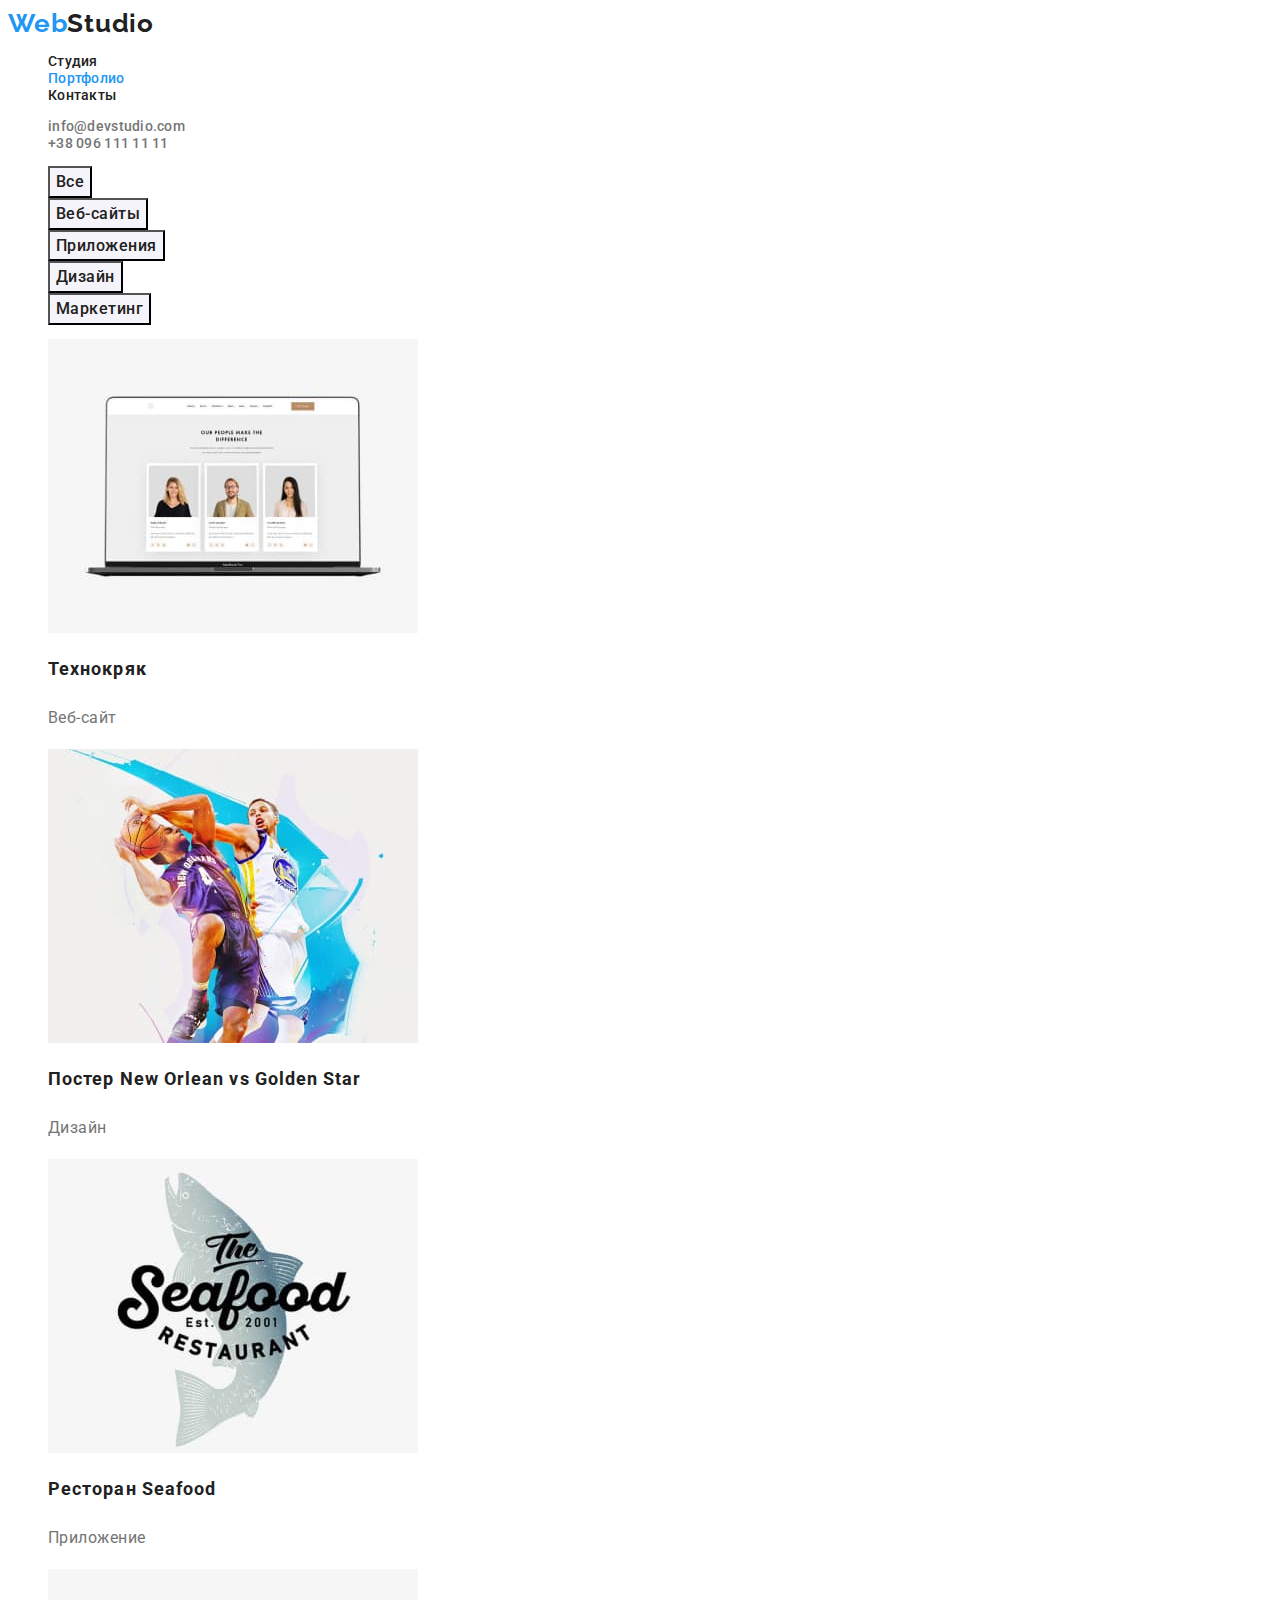
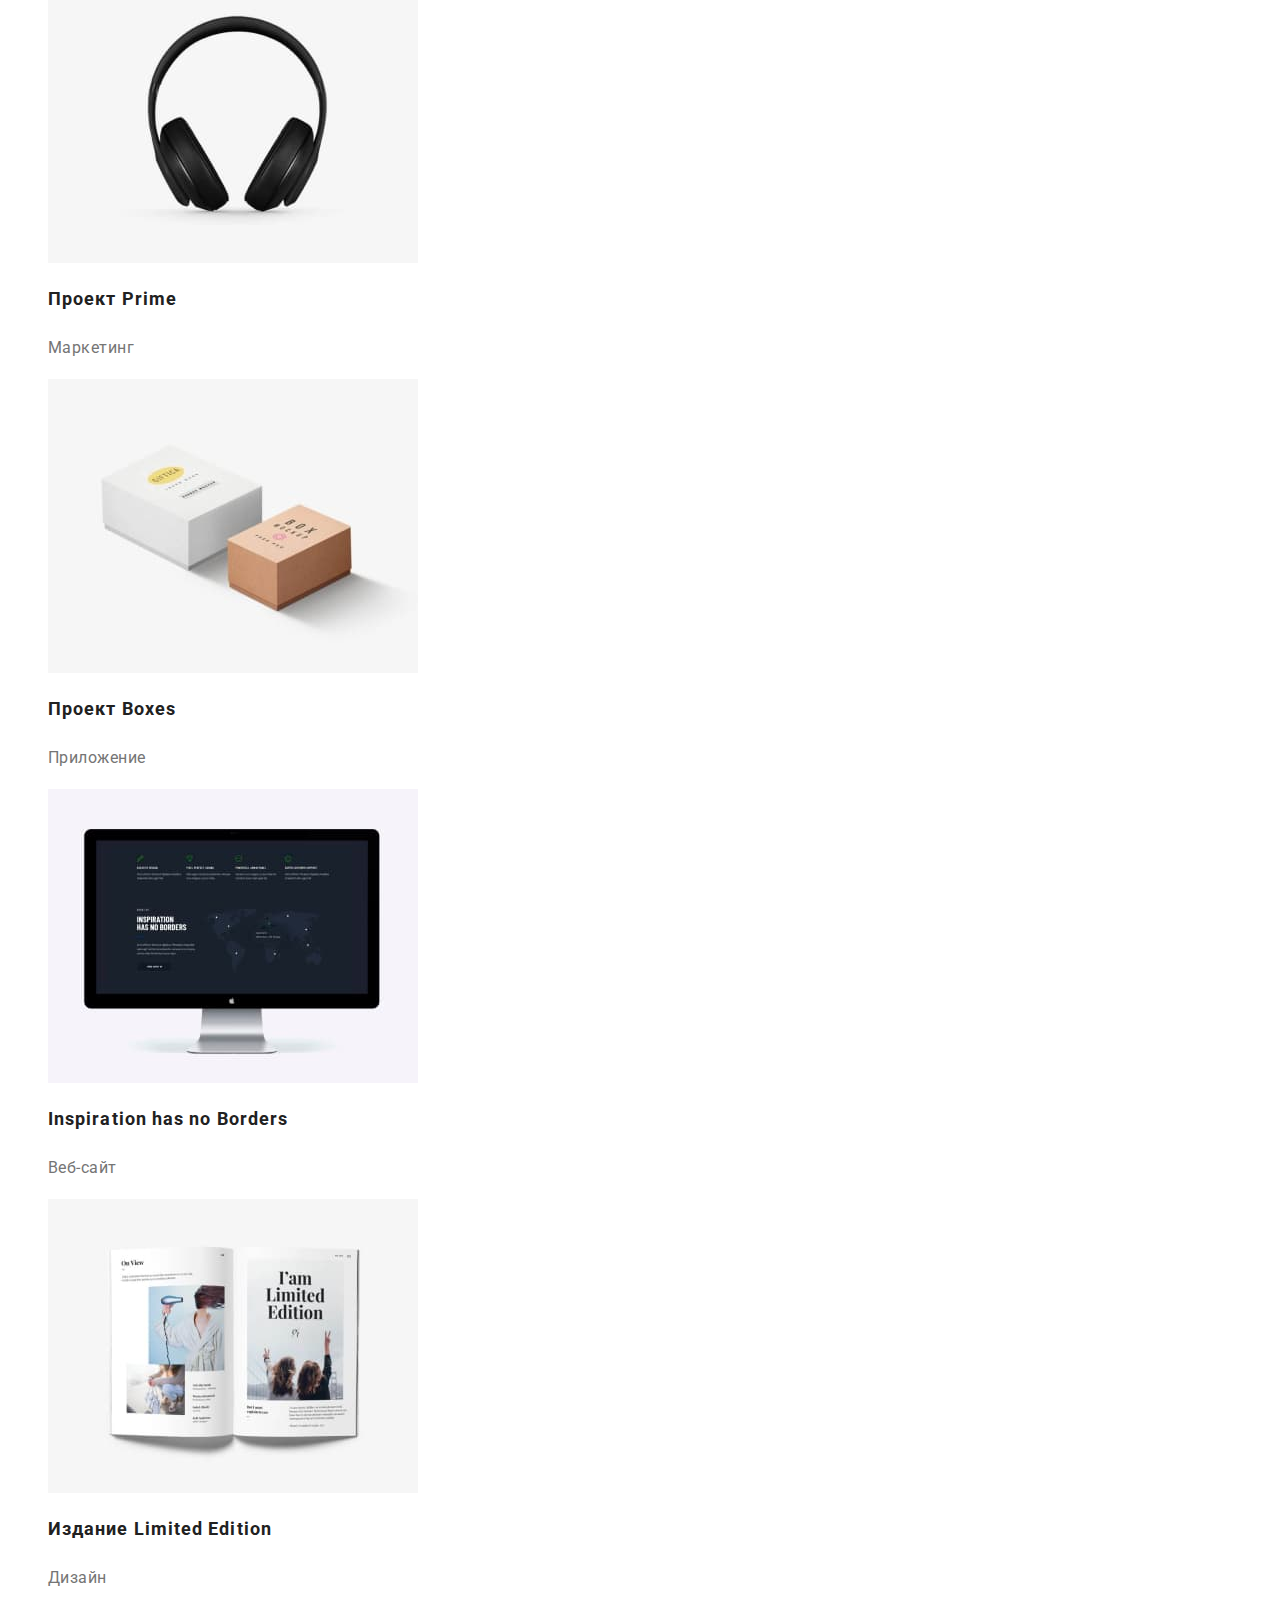
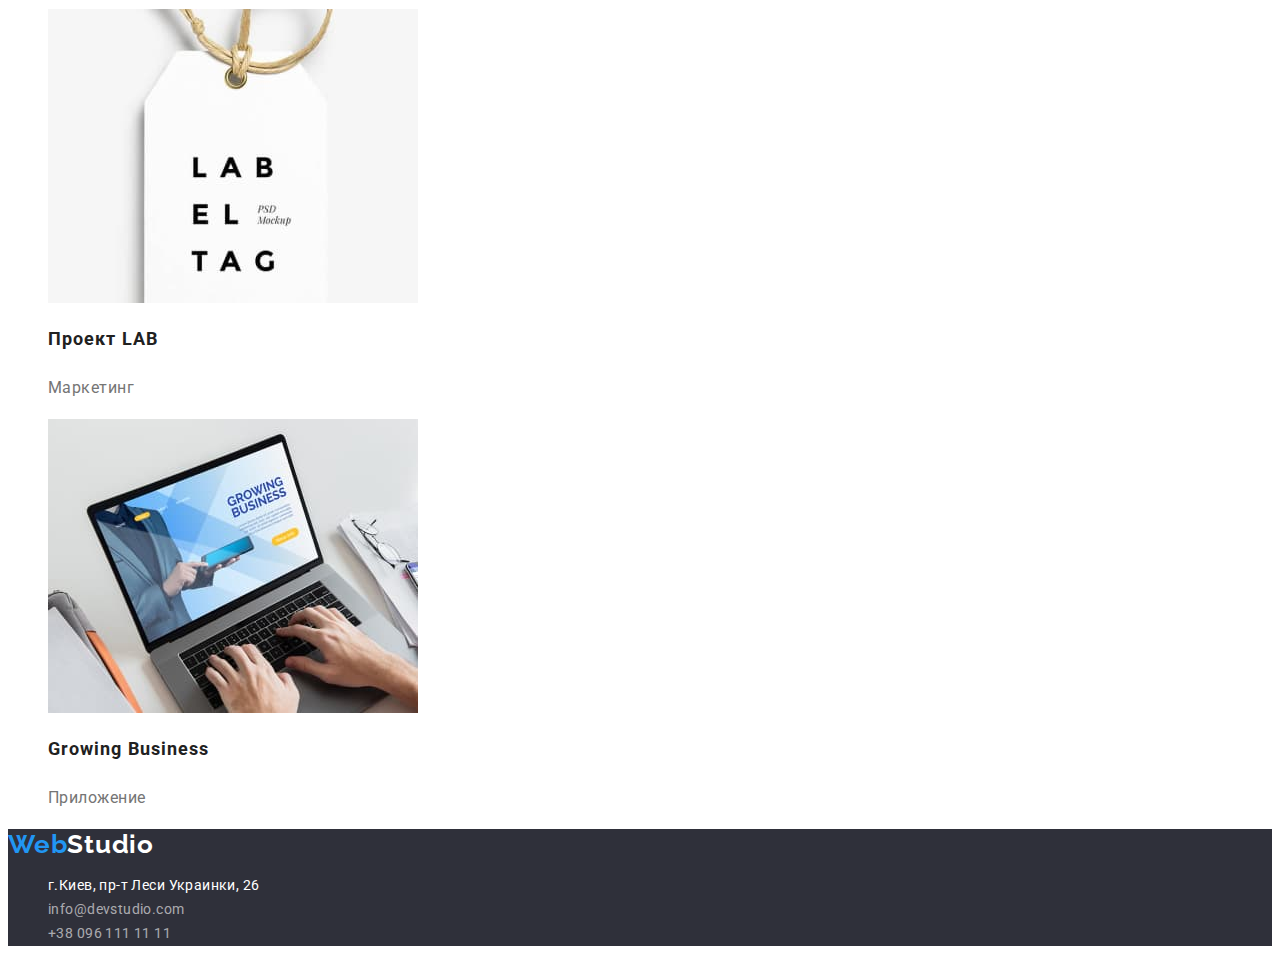
==== portfolio.html @ 9da3e6ca "copy files from hw-02" ====
<!DOCTYPE html>
<html lang="ru">
  <head>
    <meta charset="UTF-8" />
    <meta http-equiv="X-UA-Compatible" content="IE=edge" />
    <meta name="viewport" content="width=device-width, initial-scale=1.0" />
    <title>WebStudio</title>
    <link rel="preconnect" href="https://fonts.googleapis.com" />
    <link rel="preconnect" href="https://fonts.gstatic.com" crossorigin />
    <link
      href="https://fonts.googleapis.com/css2?family=Raleway:wght@700&family=Roboto:wght@400;500;700;900&display=swap"
      rel="stylesheet"
    />
    <link rel="stylesheet" href="./css/styles.css" />
  </head>
  <body>
    <!-- HEADER -->
    <header class="page-header">
      <nav class="page-nav">
        <a class="logo link" href="./index.html"><span class="accent">Web</span>Studio</a>

        <ul class="menu-list list">
          <li class="menu-item"><a class="menu-link link" href="./index.html">Студия</a></li>
          <li class="menu-item">
            <a class="menu-link link current" href="./portfolio.html">Портфолио</a>
          </li>
          <li class="menu-item"><a class="menu-link link" href="">Контакты</a></li>
        </ul>
      </nav>

      <ul class="auth-nav list">
        <li class="auth-item">
          <a class="auth-link link" href="mailto:info@devstudio.com">info@devstudio.com</a>
        </li>
        <li class="auth-item">
          <a class="auth-link link" href="tel:+380961111111">+38 096 111 11 11</a>
        </li>
      </ul>
    </header>

    <main>
      <!-- OUR WORKS -->
      <section>
        <h1 hidden>OUR WORKS</h1>
        <ul class="list">
          <li><button class="filter-btn" type="button">Все</button></li>
          <li><button class="filter-btn" type="button">Веб-сайты</button></li>
          <li><button class="filter-btn" type="button">Приложения</button></li>
          <li><button class="filter-btn" type="button">Дизайн</button></li>
          <li><button class="filter-btn" type="button">Маркетинг</button></li>
        </ul>
        <ul class="gallery list">
          <li>
            <img
              src="./images/works/work-1.jpg"
              alt="на ноутбуке открыт сайт"
              width="370"
              height="294"
            />
            <h2 class="caption">Технокряк</h2>
            <p class="category">Веб-сайт</p>
          </li>
          <li>
            <img
              src="./images/works/work-2.jpg"
              alt="два баскетболиста во время игры"
              width="370"
              height="294"
            />
            <h2 class="caption">Постер New Orlean vs Golden Star</h2>
            <p class="category">Дизайн</p>
          </li>
          <li>
            <img src="./images/works/work-3.jpg" alt="логотип" width="370" height="294" />
            <h2 class="caption">Ресторан Seafood</h2>
            <p class="category">Приложение</p>
          </li>
          <li>
            <img src="./images/works/work-4.jpg" alt="наушники" width="370" height="294" />
            <h2 class="caption">Проект Prime</h2>
            <p class="category">Маркетинг</p>
          </li>
          <li>
            <img src="./images/works/work-5.jpg" alt="две коробки" width="370" height="294" />
            <h2 class="caption">Проект Boxes</h2>
            <p class="category">Приложение</p>
          </li>
          <li>
            <img
              src="./images/works/work-6.jpg"
              alt="на мониторе веб-сайт"
              width="370"
              height="294"
            />
            <h2 class="caption">Inspiration has no Borders</h2>
            <p class="category">Веб-сайт</p>
          </li>
          <li>
            <img src="./images/works/work-7.jpg" alt="журнал" width="370" height="294" />
            <h2 class="caption">Издание Limited Edition</h2>
            <p class="category">Дизайн</p>
          </li>
          <li>
            <img src="./images/works/work-8.jpg" alt="бирка" width="370" height="294" />
            <h2 class="caption">Проект LAB</h2>
            <p class="category">Маркетинг</p>
          </li>
          <li>
            <img
              src="./images/works/work-9.jpg"
              alt="человек работает за ноутбуком"
              width="370"
              height="294"
            />
            <h2 class="caption">Growing Business</h2>
            <p class="category">Приложение</p>
          </li>
        </ul>
      </section>
    </main>

    <!-- FOOTER -->
    <footer class="page-footer">
      <a class="logo link" href="./index.html"><span class="accent">Web</span>Studio</a>
      <address>
        <ul class="adress-list list">
          <li>
            <a
              class="address link"
              href="https://goo.gl/maps/6pip9bkwr5iF757Q7"
              target="_blank"
              rel="noopener noreferrer"
              >г.Киев, пр-т Леси Украинки, 26</a
            >
          </li>
          <li><a class="contact link" href="mailto:info@devstudio.com">info@devstudio.com</a></li>
          <li><a class="contact link" href="tel:+380961111111">+38 096 111 11 11</a></li>
        </ul>
      </address>
    </footer>
  </body>
</html>
---- css/styles.css ----
:root {
  --primary-font: 'Roboto', sans-serif;
  --secondary-font: 'Raleway', sans-serif;

  --primary-text-color: #212121;
  --secondary-text-color: #757575;
  --primary-text-color-theme-dark: #ffffff;
  --secondary-text-color-theme-dark: rgba(255, 255, 255, 0.6);
  --text-color-black: #000000;
  --accent-color: #2196f3;

  --background-color: #ffffff;
  --background-color-theme-dark: #2f303a;
  --background-color-accent: #f5f4fa;
}

body {
  font-family: var(--primary-font);
  font-size: 14px;

  color: var(--primary-text-color);
  background-color: var(--background-color);
}

.list {
  list-style: none;
}

.link {
  text-decoration: none;
}

/* =========================== COMPONENTS =========================== */

.logo {
  font-family: var(--secondary-font);
  font-weight: 700;
  font-size: 26px;
  line-height: 1.19;
  letter-spacing: 0.03em;

  color: inherit;
}

.logo .accent {
  color: var(--accent-color);
}

.btn {
  font-family: var(--primary-font);
  font-weight: 700;
  font-size: 16px;
  line-height: 1.88;

  color: var(--primary-text-color-theme-dark);
  background-color: var(--accent-color);
  box-shadow: 0px 4px 4px rgba(0, 0, 0, 0.15);

  cursor: pointer;
}

.title {
  font-weight: 700;
  font-size: 36px;
  line-height: 1.17;
  text-align: center;
  letter-spacing: 0.03em;
}

/* =========================== HEADER =========================== */

.menu-link,
.auth-link {
  font-weight: 500;
  line-height: 1.14;
  letter-spacing: 0.02em;
}

.menu-link {
  color: var(--primary-text-color);
}

.auth-link {
  color: var(--secondary-text-color);
}

.menu-link:hover,
.menu-link:focus,
.auth-link:hover,
.auth-link:focus {
  color: var(--accent-color);
}

.current {
  color: var(--accent-color);
}

/* =========================== HERO =========================== */

.hero {
  text-align: center;
  background-color: var(--background-color-theme-dark);
}

.page-title {
  font-weight: 900;
  font-size: 44px;
  line-height: 1.36;
  letter-spacing: 0.06em;
  text-transform: uppercase;

  color: var(--primary-text-color-theme-dark);
}

/* =========================== FEATURES =========================== */
.features .subtitle {
  font-weight: 700;
  font-size: 14px;
  line-height: 1.14;
  letter-spacing: 0.03em;
  text-transform: uppercase;
}

.features .description {
  line-height: 1.71;
  letter-spacing: 0.03em;

  color: var(--secondary-text-color);
}

/* =========================== WHAT WE DO =========================== */

/* =========================== ABOUT =========================== */
.about {
  background-color: var(--background-color-accent);
}

.team-item {
  line-height: 1.19;
  letter-spacing: 0.03em;
  text-align: center;

  background-color: var(--background-color);
  box-shadow: 0px 1px 3px rgba(0, 0, 0, 0.12), 0px 1px 1px rgba(0, 0, 0, 0.14),
    0px 2px 1px rgba(0, 0, 0, 0.2);
}

.team .name {
  font-size: 16px;
  font-weight: 500;
}

.team .position {
  font-size: 16px;
  color: var(--secondary-text-color);
}

/* =========================== FOOTER =========================== */

.page-footer {
  color: var(--primary-text-color-theme-dark);
  background-color: var(--background-color-theme-dark);
}

.adress-list {
  font-style: normal;
  line-height: 1.71;
  letter-spacing: 0.03em;
}

.address {
  color: inherit;
}

.contact {
  color: var(--secondary-text-color-theme-dark);
}

.address:hover,
.address:focus,
.contact:hover,
.contact:focus {
  color: var(--accent-color);
}

/* =========================== OUR WORKS ===========================*/

.filter-btn {
  font-family: var(--primary-font);
  font-weight: 500;
  font-size: 16px;
  line-height: 1.62;
  letter-spacing: 0.03em;

  color: var(--primary-text-color);
  background-color: var(--background-color-accent);

  cursor: pointer;
}

.filter-btn:hover,
.filter-btn:focus {
  color: var(--primary-text-color-theme-dark);
  background-color: var(--accent-color);
}

.gallery .caption {
  font-weight: 700;
  font-size: 18px;
  line-height: 2;
  letter-spacing: 0.06em;
}

.gallery .category {
  font-size: 16px;
  line-height: 1.88;
  letter-spacing: 0.03em;

  color: var(--secondary-text-color);
}
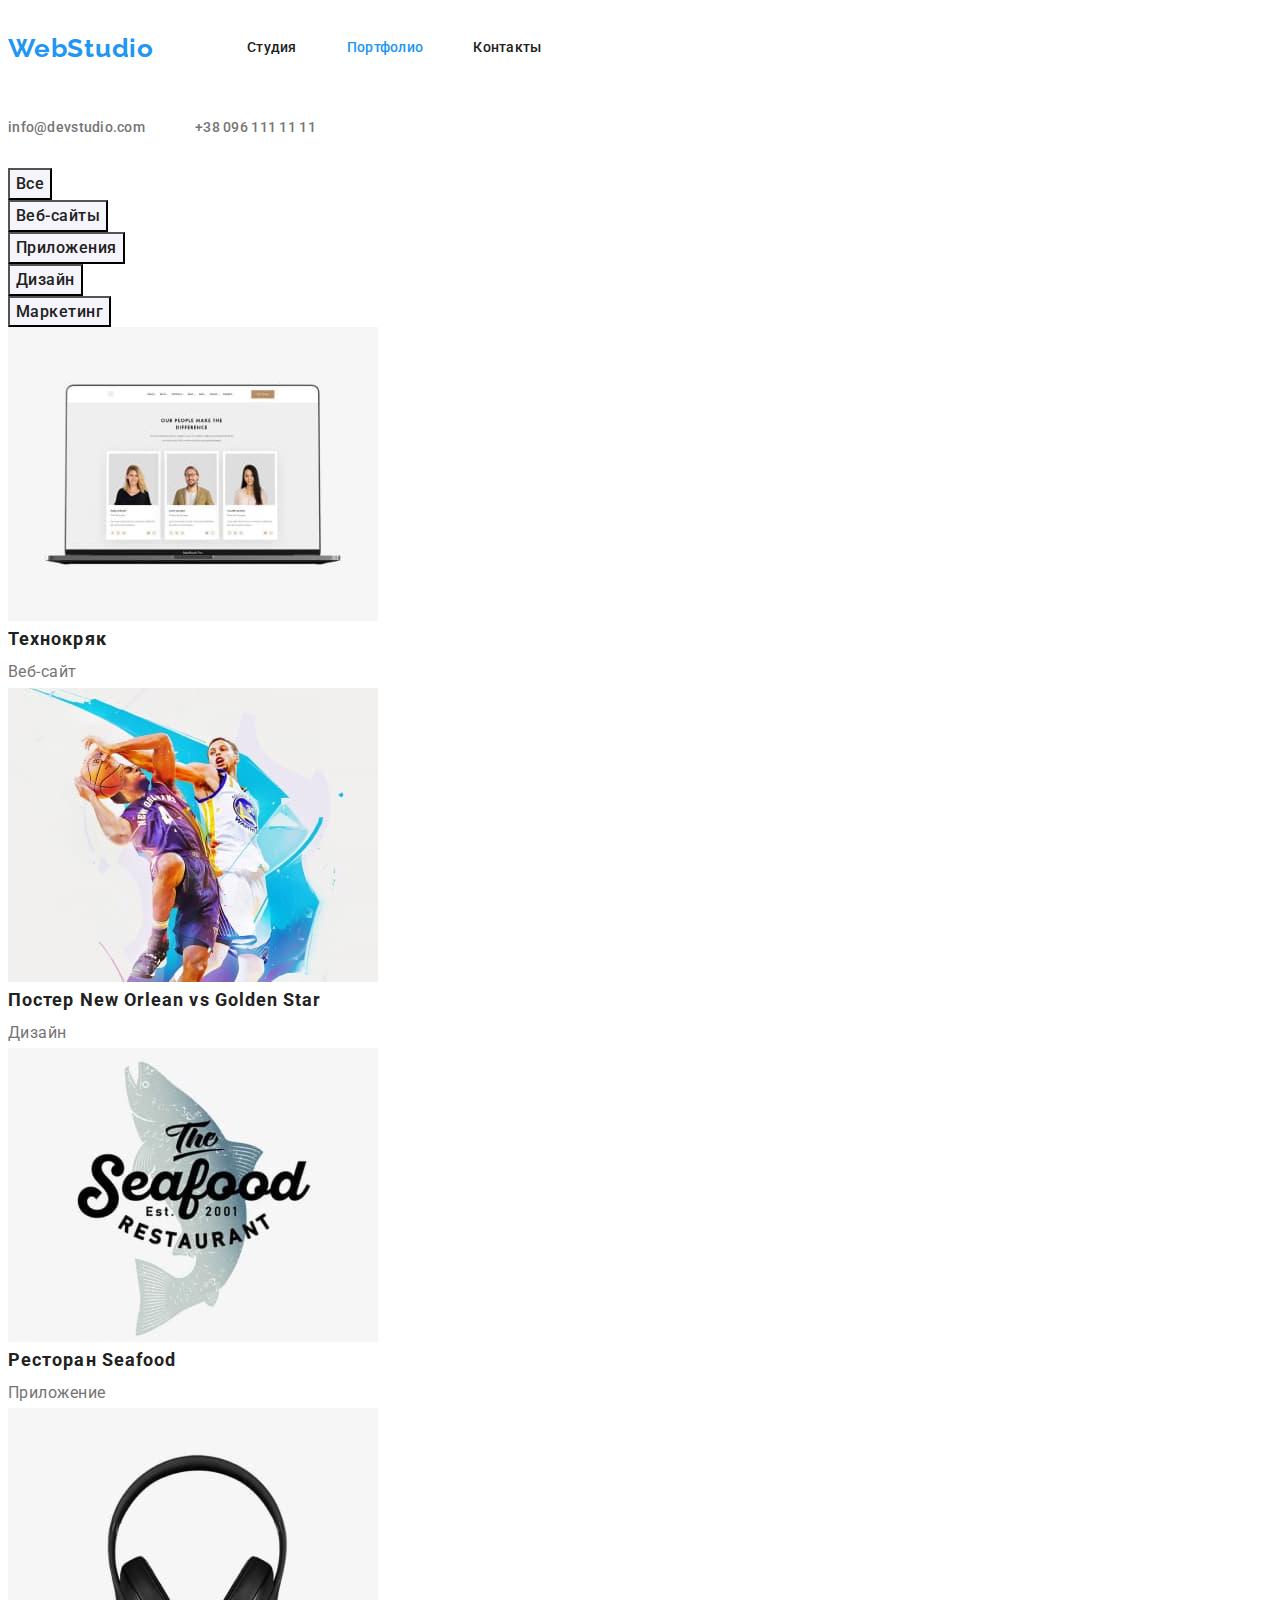
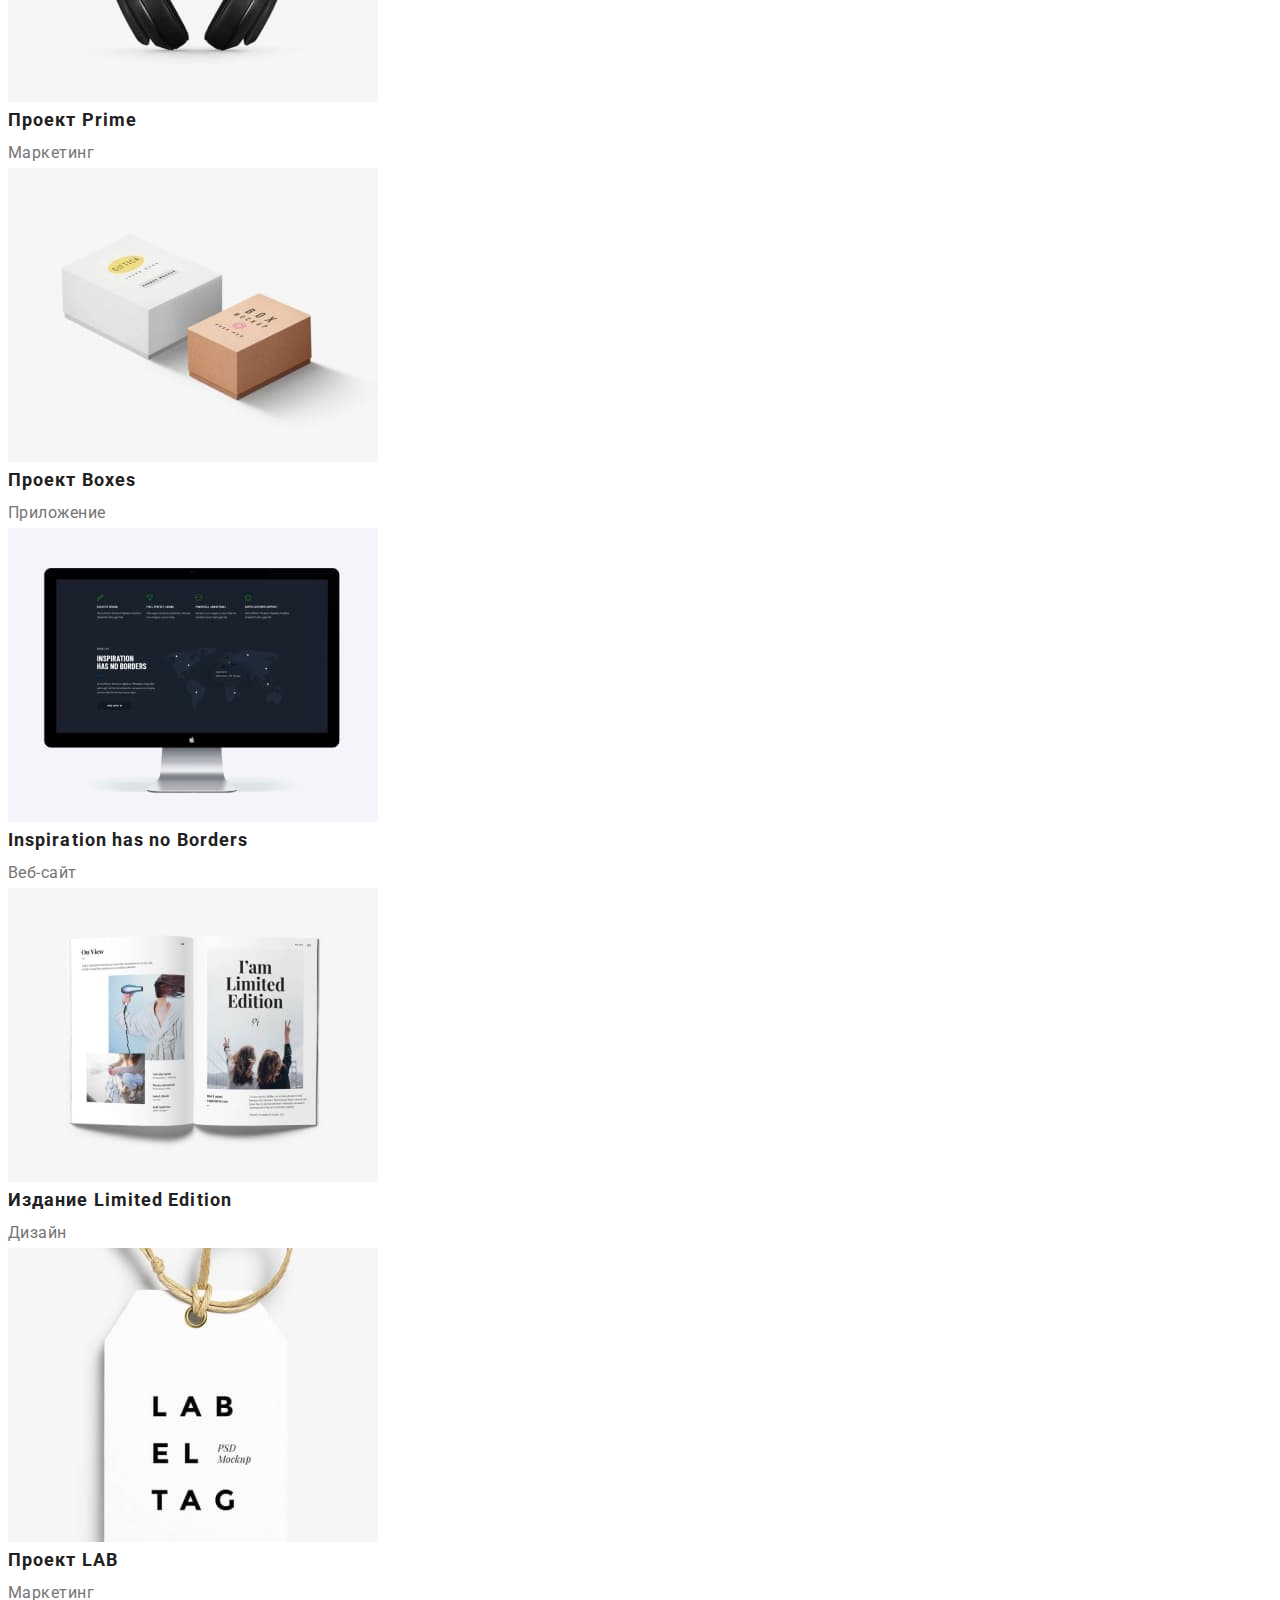
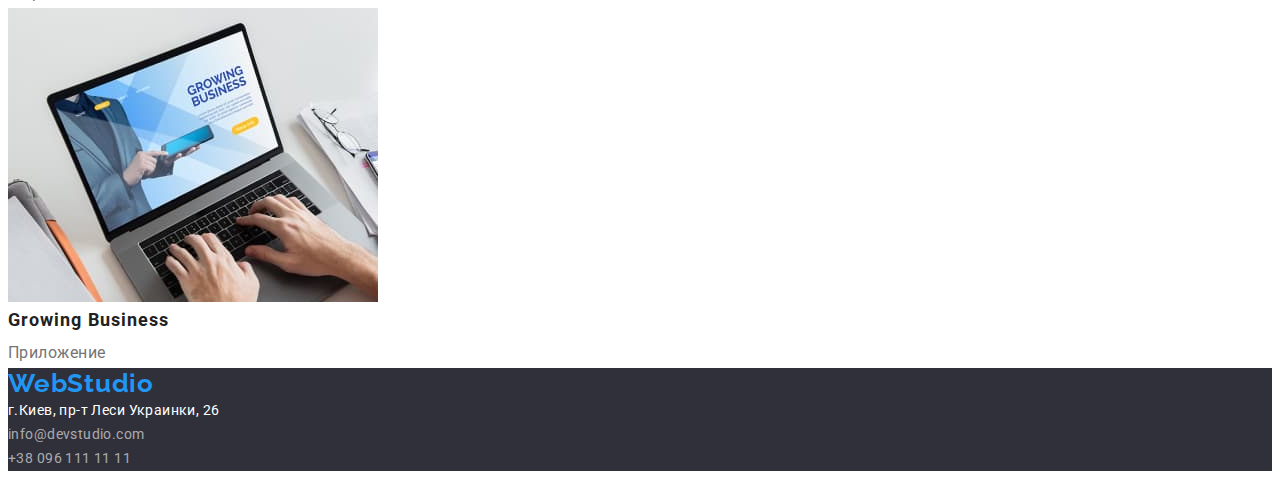
==== commit 15ad2c70: "added styles for header" ====
--- a/portfolio.html
+++ b/portfolio.html
@@ -10,6 +10,13 @@
     <link
       href="https://fonts.googleapis.com/css2?family=Raleway:wght@700&family=Roboto:wght@400;500;700;900&display=swap"
       rel="stylesheet"
+    />
+    <link
+      rel="stylesheet"
+      href="https://cdnjs.cloudflare.com/ajax/libs/modern-normalize/1.1.0/modern-normalize.min.css"
+      integrity="sha512-wpPYUAdjBVSE4KJnH1VR1HeZfpl1ub8YT/NKx4PuQ5NmX2tKuGu6U/JRp5y+Y8XG2tV+wKQpNHVUX03MfMFn9Q=="
+      crossorigin="anonymous"
+      referrerpolicy="no-referrer"
     />
     <link rel="stylesheet" href="./css/styles.css" />
   </head>
--- a/css/styles.css
+++ b/css/styles.css
@@ -4,14 +4,41 @@
 
   --primary-text-color: #212121;
   --secondary-text-color: #757575;
-  --primary-text-color-theme-dark: #ffffff;
   --secondary-text-color-theme-dark: rgba(255, 255, 255, 0.6);
-  --text-color-black: #000000;
+  --white-color: #ffffff;
+  --black-color: #000000;
   --accent-color: #2196f3;
 
-  --background-color: #ffffff;
-  --background-color-theme-dark: #2f303a;
-  --background-color-accent: #f5f4fa;
+  --bg-color-theme-dark: #2f303a;
+  --secondary-bg-color: #f5f4fa;
+}
+
+h1,
+h2,
+h3,
+h4,
+h5,
+h6,
+p {
+  margin-top: 0;
+  margin-bottom: 0;
+}
+
+ul,
+ol {
+  margin-top: 0;
+  margin-bottom: 0;
+  padding-left: 0;
+}
+
+img {
+  display: block;
+  max-width: 100%;
+  height: auto;
+}
+
+button {
+  cursor: pointer;
 }
 
 body {
@@ -19,7 +46,7 @@
   font-size: 14px;
 
   color: var(--primary-text-color);
-  background-color: var(--background-color);
+  background-color: var(--white-color);
 }
 
 .list {
@@ -30,6 +57,14 @@
   text-decoration: none;
 }
 
+.container {
+  width: 1200px;
+  padding-left: 15px;
+  padding-right: 15px;
+  margin-left: auto;
+  margin-right: auto;
+}
+
 /* =========================== COMPONENTS =========================== */
 
 .logo {
@@ -39,11 +74,15 @@
   line-height: 1.19;
   letter-spacing: 0.03em;
 
-  color: inherit;
-}
-
-.logo .accent {
-  color: var(--accent-color);
+  color: var(--accent-color);
+}
+
+.header-logo {
+  color: var(--black-color);
+}
+
+.footer-logo {
+  color: var(--white-color);
 }
 
 .btn {
@@ -52,11 +91,9 @@
   font-size: 16px;
   line-height: 1.88;
 
-  color: var(--primary-text-color-theme-dark);
+  color: var(--white-color);
   background-color: var(--accent-color);
   box-shadow: 0px 4px 4px rgba(0, 0, 0, 0.15);
-
-  cursor: pointer;
 }
 
 .title {
@@ -69,8 +106,36 @@
 
 /* =========================== HEADER =========================== */
 
+.page-header-container {
+  display: flex;
+  justify-content: space-between;
+  align-items: center;
+}
+
+.page-nav,
+.auth-nav,
+.menu-list {
+  display: flex;
+  align-items: center;
+}
+.page-nav > .logo {
+  display: inline-block;
+  padding-top: 24px;
+  padding-bottom: 24px;
+  margin-right: 93px;
+}
+
+.menu-item:not(:last-child),
+.auth-item:not(:last-child) {
+  margin-right: 50px;
+}
+
 .menu-link,
 .auth-link {
+  display: inline-block;
+  padding-top: 32px;
+  padding-bottom: 32px;
+
   font-weight: 500;
   line-height: 1.14;
   letter-spacing: 0.02em;
@@ -99,7 +164,7 @@
 
 .hero {
   text-align: center;
-  background-color: var(--background-color-theme-dark);
+  background-color: var(--bg-color-theme-dark);
 }
 
 .page-title {
@@ -109,7 +174,7 @@
   letter-spacing: 0.06em;
   text-transform: uppercase;
 
-  color: var(--primary-text-color-theme-dark);
+  color: var(--white-color);
 }
 
 /* =========================== FEATURES =========================== */
@@ -132,7 +197,7 @@
 
 /* =========================== ABOUT =========================== */
 .about {
-  background-color: var(--background-color-accent);
+  background-color: var(--secondary-bg-color);
 }
 
 .team-item {
@@ -140,7 +205,7 @@
   letter-spacing: 0.03em;
   text-align: center;
 
-  background-color: var(--background-color);
+  background-color: var(--white-color);
   box-shadow: 0px 1px 3px rgba(0, 0, 0, 0.12), 0px 1px 1px rgba(0, 0, 0, 0.14),
     0px 2px 1px rgba(0, 0, 0, 0.2);
 }
@@ -158,8 +223,8 @@
 /* =========================== FOOTER =========================== */
 
 .page-footer {
-  color: var(--primary-text-color-theme-dark);
-  background-color: var(--background-color-theme-dark);
+  color: var(--white-color);
+  background-color: var(--bg-color-theme-dark);
 }
 
 .adress-list {
@@ -193,14 +258,12 @@
   letter-spacing: 0.03em;
 
   color: var(--primary-text-color);
-  background-color: var(--background-color-accent);
-
-  cursor: pointer;
+  background-color: var(--secondary-bg-color);
 }
 
 .filter-btn:hover,
 .filter-btn:focus {
-  color: var(--primary-text-color-theme-dark);
+  color: var(--white-color);
   background-color: var(--accent-color);
 }
 
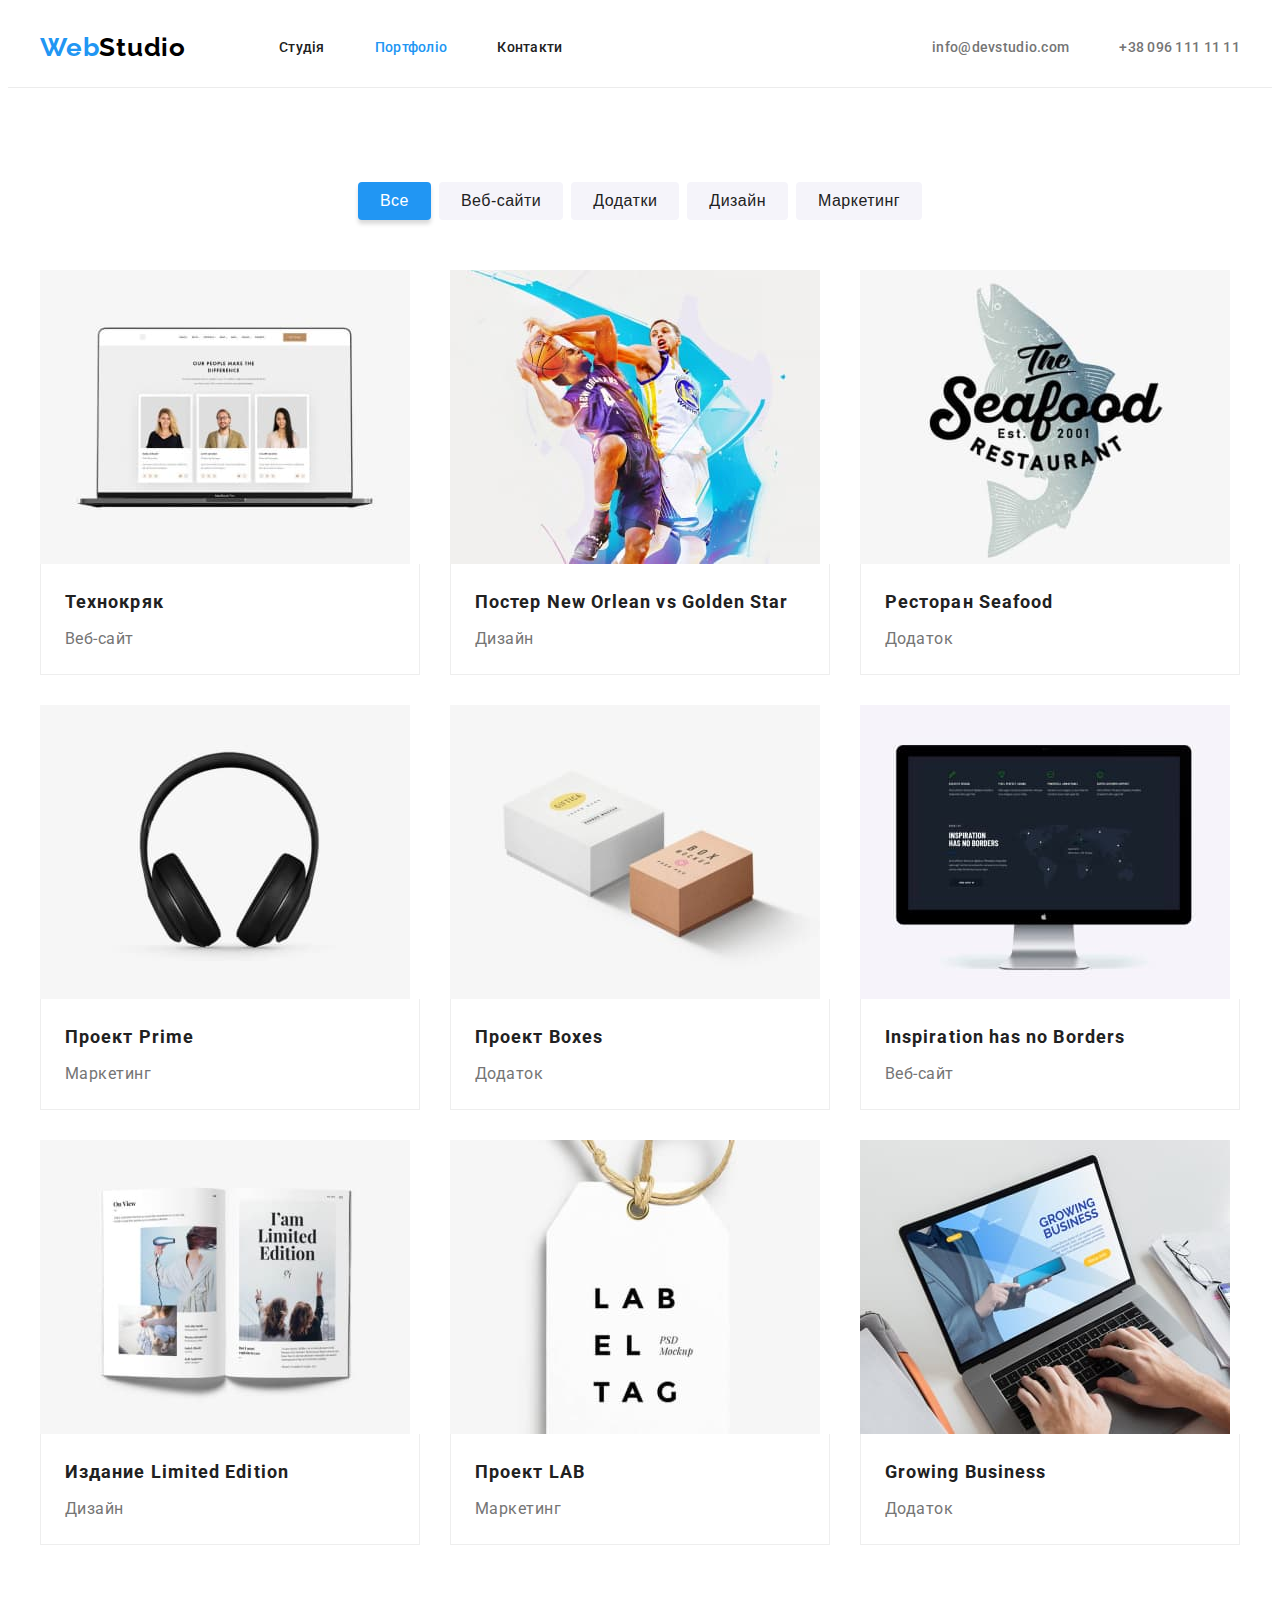
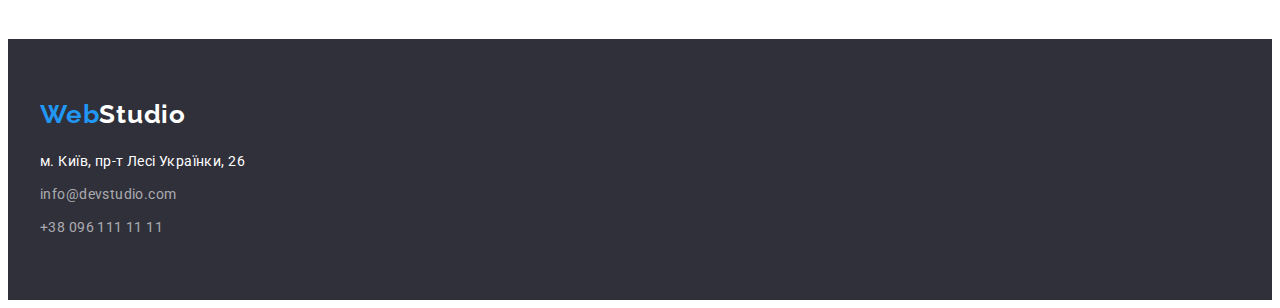
==== commit 03e8f5d9: "added styles portfolio" ====
--- a/portfolio.html
+++ b/portfolio.html
@@ -1,5 +1,5 @@
 <!DOCTYPE html>
-<html lang="ru">
+<html lang="uk">
   <head>
     <meta charset="UTF-8" />
     <meta http-equiv="X-UA-Compatible" content="IE=edge" />
@@ -23,104 +23,138 @@
   <body>
     <!-- HEADER -->
     <header class="page-header">
-      <nav class="page-nav">
-        <a class="logo link" href="./index.html"><span class="accent">Web</span>Studio</a>
+      <div class="container page-header-container">
+        <nav class="page-nav">
+          <a class="logo header-logo link" href="./index.html"
+            ><span class="accent">Web</span>Studio</a
+          >
 
-        <ul class="menu-list list">
-          <li class="menu-item"><a class="menu-link link" href="./index.html">Студия</a></li>
-          <li class="menu-item">
-            <a class="menu-link link current" href="./portfolio.html">Портфолио</a>
+          <ul class="menu-list list">
+            <li class="menu-item">
+              <a class="menu-link link" href="./index.html">Студія</a>
+            </li>
+            <li class="menu-item">
+              <a class="menu-link link current" href="./portfolio.html">Портфоліо</a>
+            </li>
+            <li class="menu-item"><a class="menu-link link" href="">Контакти</a></li>
+          </ul>
+        </nav>
+
+        <ul class="auth-nav list">
+          <li class="auth-item">
+            <a class="auth-link link" href="mailto:info@devstudio.com">info@devstudio.com</a>
           </li>
-          <li class="menu-item"><a class="menu-link link" href="">Контакты</a></li>
+          <li class="auth-item">
+            <a class="auth-link link" href="tel:+380961111111">+38 096 111 11 11</a>
+          </li>
         </ul>
-      </nav>
-
-      <ul class="auth-nav list">
-        <li class="auth-item">
-          <a class="auth-link link" href="mailto:info@devstudio.com">info@devstudio.com</a>
-        </li>
-        <li class="auth-item">
-          <a class="auth-link link" href="tel:+380961111111">+38 096 111 11 11</a>
-        </li>
-      </ul>
+      </div>
     </header>
 
     <main>
       <!-- OUR WORKS -->
-      <section>
-        <h1 hidden>OUR WORKS</h1>
-        <ul class="list">
-          <li><button class="filter-btn" type="button">Все</button></li>
-          <li><button class="filter-btn" type="button">Веб-сайты</button></li>
-          <li><button class="filter-btn" type="button">Приложения</button></li>
-          <li><button class="filter-btn" type="button">Дизайн</button></li>
-          <li><button class="filter-btn" type="button">Маркетинг</button></li>
+      <section class="section container">
+        <h1 class="visually-hidden">OUR WORKS</h1>
+        <ul class="filter-list list">
+          <li class="filter-item">
+            <button class="filter-btn filter-btn-active" type="button">Все</button>
+          </li>
+          <li class="filter-item"><button class="filter-btn" type="button">Веб-сайти</button></li>
+          <li class="filter-item"><button class="filter-btn" type="button">Додатки</button></li>
+          <li class="filter-item"><button class="filter-btn" type="button">Дизайн</button></li>
+          <li class="filter-item"><button class="filter-btn" type="button">Маркетинг</button></li>
         </ul>
         <ul class="gallery list">
-          <li>
+          <li class="gallery-item">
             <img
               src="./images/works/work-1.jpg"
-              alt="на ноутбуке открыт сайт"
+              alt="на ноутбуці відкритий сайт"
               width="370"
               height="294"
             />
-            <h2 class="caption">Технокряк</h2>
-            <p class="category">Веб-сайт</p>
+            <div class="gallery-content">
+              <h2 class="caption">Технокряк</h2>
+              <p class="category">Веб-сайт</p>
+            </div>
           </li>
-          <li>
+
+          <li class="gallery-item">
             <img
               src="./images/works/work-2.jpg"
-              alt="два баскетболиста во время игры"
+              alt="два баскетболісти під час гри"
               width="370"
               height="294"
             />
-            <h2 class="caption">Постер New Orlean vs Golden Star</h2>
-            <p class="category">Дизайн</p>
+            <div class="gallery-content">
+              <h2 class="caption">Постер New Orlean vs Golden Star</h2>
+              <p class="category">Дизайн</p>
+            </div>
           </li>
-          <li>
+
+          <li class="gallery-item">
             <img src="./images/works/work-3.jpg" alt="логотип" width="370" height="294" />
-            <h2 class="caption">Ресторан Seafood</h2>
-            <p class="category">Приложение</p>
+            <div class="gallery-content">
+              <h2 class="caption">Ресторан Seafood</h2>
+              <p class="category">Додаток</p>
+            </div>
           </li>
-          <li>
-            <img src="./images/works/work-4.jpg" alt="наушники" width="370" height="294" />
-            <h2 class="caption">Проект Prime</h2>
-            <p class="category">Маркетинг</p>
+
+          <li class="gallery-item">
+            <img src="./images/works/work-4.jpg" alt="навушники" width="370" height="294" />
+            <div class="gallery-content">
+              <h2 class="caption">Проект Prime</h2>
+              <p class="category">Маркетинг</p>
+            </div>
           </li>
-          <li>
-            <img src="./images/works/work-5.jpg" alt="две коробки" width="370" height="294" />
-            <h2 class="caption">Проект Boxes</h2>
-            <p class="category">Приложение</p>
+
+          <li class="gallery-item">
+            <img src="./images/works/work-5.jpg" alt="дві коробки" width="370" height="294" />
+            <div class="gallery-content">
+              <h2 class="caption">Проект Boxes</h2>
+              <p class="category">Додаток</p>
+            </div>
           </li>
-          <li>
+
+          <li class="gallery-item">
             <img
               src="./images/works/work-6.jpg"
-              alt="на мониторе веб-сайт"
+              alt="на мониторі веб-сайт"
               width="370"
               height="294"
             />
-            <h2 class="caption">Inspiration has no Borders</h2>
-            <p class="category">Веб-сайт</p>
+            <div class="gallery-content">
+              <h2 class="caption">Inspiration has no Borders</h2>
+              <p class="category">Веб-сайт</p>
+            </div>
           </li>
-          <li>
+
+          <li class="gallery-item">
             <img src="./images/works/work-7.jpg" alt="журнал" width="370" height="294" />
-            <h2 class="caption">Издание Limited Edition</h2>
-            <p class="category">Дизайн</p>
+            <div class="gallery-content">
+              <h2 class="caption">Издание Limited Edition</h2>
+              <p class="category">Дизайн</p>
+            </div>
           </li>
-          <li>
-            <img src="./images/works/work-8.jpg" alt="бирка" width="370" height="294" />
-            <h2 class="caption">Проект LAB</h2>
-            <p class="category">Маркетинг</p>
+
+          <li class="gallery-item">
+            <img src="./images/works/work-8.jpg" alt="бірка" width="370" height="294" />
+            <div class="gallery-content">
+              <h2 class="caption">Проект LAB</h2>
+              <p class="category">Маркетинг</p>
+            </div>
           </li>
-          <li>
+
+          <li class="gallery-item">
             <img
               src="./images/works/work-9.jpg"
-              alt="человек работает за ноутбуком"
+              alt="людина працює за ноутбуком"
               width="370"
               height="294"
             />
-            <h2 class="caption">Growing Business</h2>
-            <p class="category">Приложение</p>
+            <div class="gallery-content">
+              <h2 class="caption">Growing Business</h2>
+              <p class="category">Додаток</p>
+            </div>
           </li>
         </ul>
       </section>
@@ -128,22 +162,30 @@
 
     <!-- FOOTER -->
     <footer class="page-footer">
-      <a class="logo link" href="./index.html"><span class="accent">Web</span>Studio</a>
-      <address>
-        <ul class="adress-list list">
-          <li>
-            <a
-              class="address link"
-              href="https://goo.gl/maps/6pip9bkwr5iF757Q7"
-              target="_blank"
-              rel="noopener noreferrer"
-              >г.Киев, пр-т Леси Украинки, 26</a
-            >
-          </li>
-          <li><a class="contact link" href="mailto:info@devstudio.com">info@devstudio.com</a></li>
-          <li><a class="contact link" href="tel:+380961111111">+38 096 111 11 11</a></li>
-        </ul>
-      </address>
+      <div class="container">
+        <a class="logo footer-logo link" href="./index.html"
+          ><span class="accent">Web</span>Studio</a
+        >
+        <address>
+          <ul class="adress-list list">
+            <li class="adress-item">
+              <a
+                class="address link"
+                href="https://goo.gl/maps/6pip9bkwr5iF757Q7"
+                target="_blank"
+                rel="noopener noreferrer"
+                >м. Київ, пр-т Лесі Українки, 26</a
+              >
+            </li>
+            <li class="adress-item">
+              <a class="contact link" href="mailto:info@devstudio.com">info@devstudio.com</a>
+            </li>
+            <li class="adress-item">
+              <a class="contact link" href="tel:+380961111111">+38 096 111 11 11</a>
+            </li>
+          </ul>
+        </address>
+      </div>
     </footer>
   </body>
 </html>
--- a/css/styles.css
+++ b/css/styles.css
@@ -11,6 +11,10 @@
 
   --bg-color-theme-dark: #2f303a;
   --secondary-bg-color: #f5f4fa;
+  --primary-border-color: #eeeeee;
+  --secondary-border-color: #ececec;
+
+  --item-set-gap: 30px;
 }
 
 h1,
@@ -57,6 +61,11 @@
   text-decoration: none;
 }
 
+.section {
+  padding-top: 94px;
+  padding-bottom: 94px;
+}
+
 .container {
   width: 1200px;
   padding-left: 15px;
@@ -65,31 +74,47 @@
   margin-right: auto;
 }
 
+.visually-hidden {
+  position: absolute;
+  width: 1px;
+  height: 1px;
+  margin: -1px;
+  border: 0;
+  padding: 0;
+  white-space: nowrap;
+  clip-path: inset(100%);
+  clip: rect(0 0 0 0);
+  overflow: hidden;
+}
+
 /* =========================== COMPONENTS =========================== */
 
 .logo {
+  display: inline-block;
+
   font-family: var(--secondary-font);
   font-weight: 700;
   font-size: 26px;
   line-height: 1.19;
   letter-spacing: 0.03em;
-
+}
+
+.accent {
   color: var(--accent-color);
 }
 
-.header-logo {
-  color: var(--black-color);
-}
-
-.footer-logo {
-  color: var(--white-color);
-}
-
 .btn {
-  font-family: var(--primary-font);
+  min-width: 160px;
+  padding: 10px 32px;
+
+  border: none;
+  border-radius: 4px;
+
   font-weight: 700;
   font-size: 16px;
   line-height: 1.88;
+  letter-spacing: 0.06em;
+  text-align: center;
 
   color: var(--white-color);
   background-color: var(--accent-color);
@@ -97,6 +122,8 @@
 }
 
 .title {
+  margin-bottom: 50px;
+
   font-weight: 700;
   font-size: 36px;
   line-height: 1.17;
@@ -105,6 +132,9 @@
 }
 
 /* =========================== HEADER =========================== */
+.page-header {
+  border-bottom: 1px solid var(--secondary-border-color);
+}
 
 .page-header-container {
   display: flex;
@@ -118,11 +148,13 @@
   display: flex;
   align-items: center;
 }
-.page-nav > .logo {
-  display: inline-block;
+
+.header-logo {
   padding-top: 24px;
   padding-bottom: 24px;
   margin-right: 93px;
+
+  color: var(--black-color);
 }
 
 .menu-item:not(:last-child),
@@ -134,7 +166,7 @@
 .auth-link {
   display: inline-block;
   padding-top: 32px;
-  padding-bottom: 32px;
+  padding-bottom: 31px;
 
   font-weight: 500;
   line-height: 1.14;
@@ -163,11 +195,18 @@
 /* =========================== HERO =========================== */
 
 .hero {
+  padding-top: 200px;
+  padding-bottom: 200px;
   text-align: center;
   background-color: var(--bg-color-theme-dark);
 }
 
 .page-title {
+  width: 700px;
+  margin-left: auto;
+  margin-right: auto;
+  margin-bottom: 30px;
+
   font-weight: 900;
   font-size: 44px;
   line-height: 1.36;
@@ -178,7 +217,22 @@
 }
 
 /* =========================== FEATURES =========================== */
-.features .subtitle {
+.features-section {
+  padding-bottom: 0;
+}
+
+.features {
+  display: flex;
+  flex-wrap: wrap;
+  gap: var(--item-set-gap);
+}
+
+.feature {
+  flex-basis: calc((100% - 3 * var(--item-set-gap)) / 4);
+}
+
+.feature > .subtitle {
+  margin-bottom: 10px;
   font-weight: 700;
   font-size: 14px;
   line-height: 1.14;
@@ -186,7 +240,7 @@
   text-transform: uppercase;
 }
 
-.features .description {
+.feature > .description {
   line-height: 1.71;
   letter-spacing: 0.03em;
 
@@ -194,37 +248,78 @@
 }
 
 /* =========================== WHAT WE DO =========================== */
+.directions {
+  display: flex;
+  flex-wrap: wrap;
+  gap: var(--item-set-gap);
+}
+
+.direction {
+  flex-basis: calc((100% - 2 * var(--item-set-gap)) / 3);
+}
 
 /* =========================== ABOUT =========================== */
 .about {
   background-color: var(--secondary-bg-color);
 }
 
+.team {
+  display: flex;
+  flex-wrap: wrap;
+  align-items: flex-start;
+}
+
 .team-item {
-  line-height: 1.19;
-  letter-spacing: 0.03em;
-  text-align: center;
+  flex-basis: calc((100% - 3 * var(--item-set-gap)) / 4);
+
+  border-radius: 0px 0px 4px 4px;
 
   background-color: var(--white-color);
   box-shadow: 0px 1px 3px rgba(0, 0, 0, 0.12), 0px 1px 1px rgba(0, 0, 0, 0.14),
     0px 2px 1px rgba(0, 0, 0, 0.2);
 }
 
+.team-item:not(:nth-child(4n)) {
+  margin-right: var(--item-set-gap);
+}
+
+.team-item:not(:nth-last-child(-n + 4)) {
+  margin-bottom: var(--item-set-gap);
+}
+
+.team .content-wrap {
+  padding-top: 30px;
+  padding-bottom: 30px;
+
+  font-size: 16px;
+  line-height: 1.19;
+  letter-spacing: 0.03em;
+  text-align: center;
+}
+
 .team .name {
-  font-size: 16px;
+  margin-bottom: 10px;
+
   font-weight: 500;
 }
 
 .team .position {
-  font-size: 16px;
   color: var(--secondary-text-color);
 }
 
 /* =========================== FOOTER =========================== */
 
 .page-footer {
+  padding-top: 60px;
+  padding-bottom: 60px;
+
+  background-color: var(--bg-color-theme-dark);
+}
+
+.footer-logo {
+  margin-bottom: 20px;
+
   color: var(--white-color);
-  background-color: var(--bg-color-theme-dark);
 }
 
 .adress-list {
@@ -233,8 +328,12 @@
   letter-spacing: 0.03em;
 }
 
+.adress-item:not(:last-child) {
+  margin-bottom: 9px;
+}
+
 .address {
-  color: inherit;
+  color: var(--white-color);
 }
 
 .contact {
@@ -249,9 +348,22 @@
 }
 
 /* =========================== OUR WORKS ===========================*/
+.filter-list {
+  display: flex;
+  justify-content: center;
+  margin-bottom: 50px;
+}
+
+.filter-item:not(:last-child) {
+  margin-right: 8px;
+}
 
 .filter-btn {
-  font-family: var(--primary-font);
+  min-width: 70px;
+  padding: 6px 22px;
+  border: none;
+  border-radius: 4px;
+
   font-weight: 500;
   font-size: 16px;
   line-height: 1.62;
@@ -262,19 +374,43 @@
 }
 
 .filter-btn:hover,
-.filter-btn:focus {
+.filter-btn:focus,
+.filter-btn-active {
   color: var(--white-color);
   background-color: var(--accent-color);
-}
-
-.gallery .caption {
+  box-shadow: 0px 4px 4px rgba(0, 0, 0, 0.15);
+}
+
+.gallery {
+  display: flex;
+  flex-wrap: wrap;
+  margin-top: calc(-1 * var(--item-set-gap));
+  margin-left: calc(-1 * var(--item-set-gap));
+}
+
+.gallery-item {
+  flex-basis: calc((100% - 3 * var(--item-set-gap)) / 3);
+  margin-top: var(--item-set-gap);
+  margin-left: var(--item-set-gap);
+}
+
+.gallery-content {
+  padding: 20px 24px;
+  border-width: 0 1px 1px 1px;
+  border-style: solid;
+  border-color: var(--primary-border-color);
+}
+
+.gallery-content > .caption {
+  margin-bottom: 4px;
+
   font-weight: 700;
   font-size: 18px;
   line-height: 2;
   letter-spacing: 0.06em;
 }
 
-.gallery .category {
+.gallery-content > .category {
   font-size: 16px;
   line-height: 1.88;
   letter-spacing: 0.03em;
